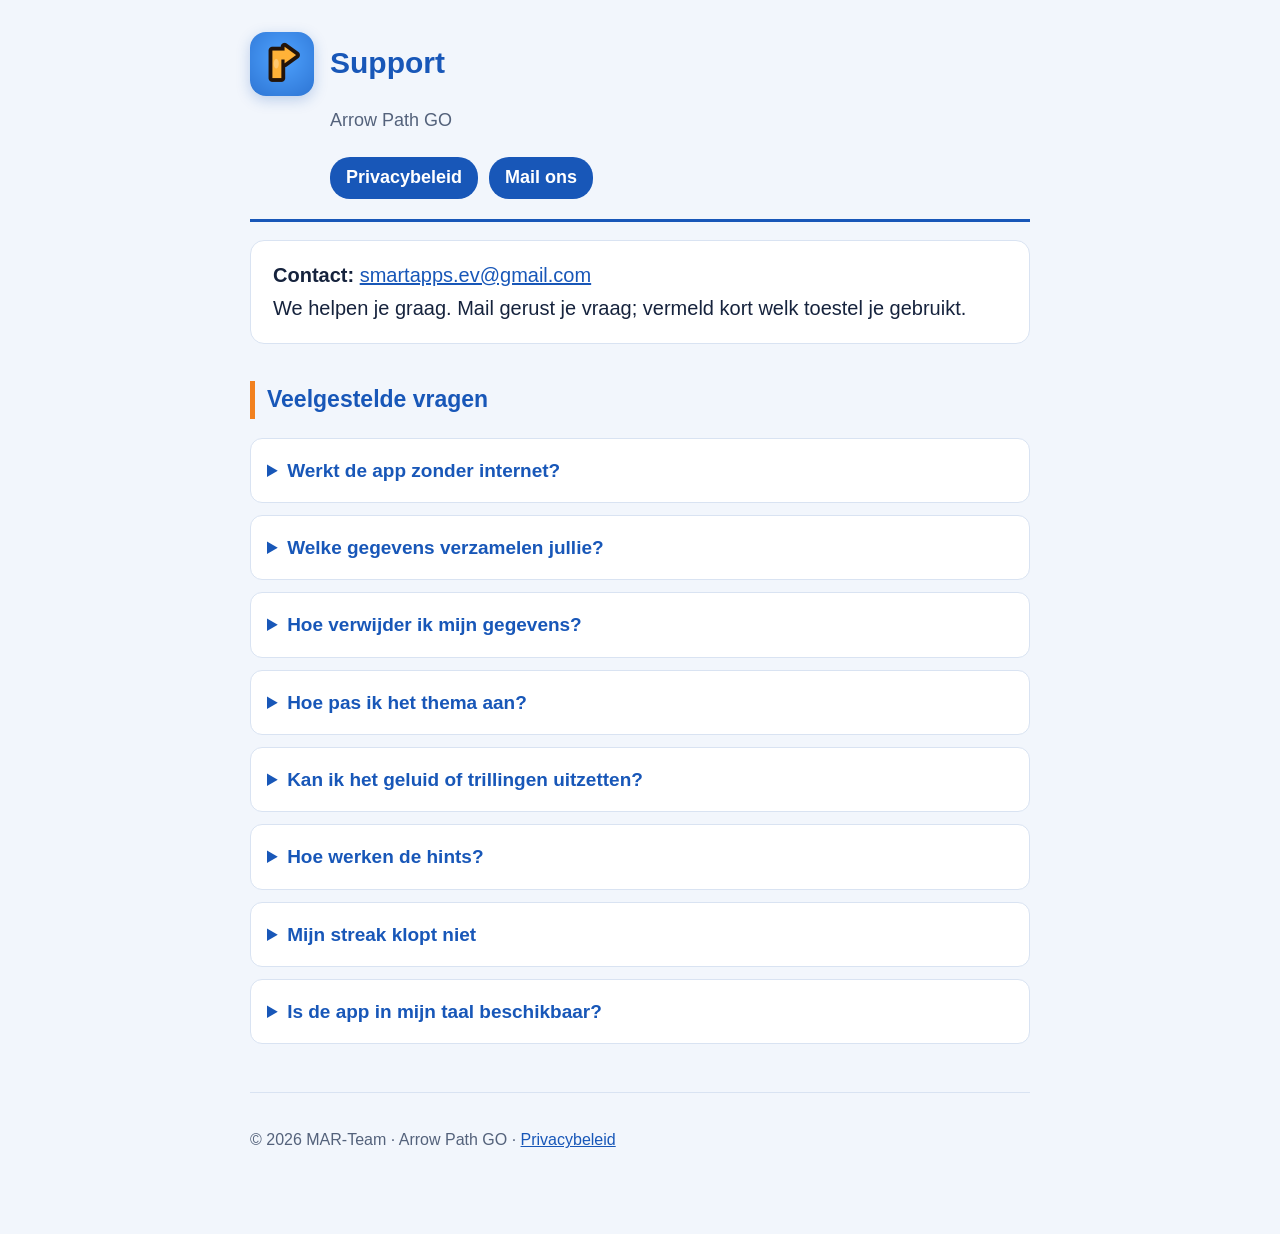
==== support/index.html @ 366313f2 "Add privacy policy and support page for Arrow Path GO" ====
<!DOCTYPE html>
<html lang="nl">
<head>
<meta charset="utf-8">
<meta name="viewport" content="width=device-width, initial-scale=1">
<title>Support — Arrow Path GO</title>
<style>
  :root{
    --bg:#F2F6FC; --surface:#FFFFFF; --primary:#1857B8; --accent:#F2811F;
    --text:#16233D; --muted:#54627B; --line:#D9E3F2;
  }
  *{box-sizing:border-box}
  body{margin:0;background:var(--bg);color:var(--text);
    font-family:-apple-system,BlinkMacSystemFont,"Segoe UI",Roboto,Helvetica,Arial,sans-serif;
    line-height:1.65;font-size:18px}
  .wrap{max-width:820px;margin:0 auto;padding:32px 20px 64px}
  header{border-bottom:3px solid var(--primary);padding-bottom:16px;margin-bottom:8px;display:flex;gap:16px;align-items:flex-start}
  .logo{width:64px;height:64px;border-radius:16px;box-shadow:0 4px 14px rgba(24,87,184,.25);flex-shrink:0}
  h1{color:var(--primary);font-size:30px;margin:.2em 0}
  h2{color:var(--primary);font-size:23px;margin-top:1.6em;border-left:5px solid var(--accent);padding-left:12px}
  a{color:var(--primary)}
  .card{background:var(--surface);border:1px solid var(--line);border-radius:14px;padding:18px 22px;margin:18px 0}
  .muted{color:var(--muted)}
  .lang{display:inline-block;background:var(--primary);color:#fff;border-radius:20px;
    padding:6px 16px;text-decoration:none;font-weight:600;margin:4px 6px 4px 0}
  details{background:var(--surface);border:1px solid var(--line);border-radius:12px;padding:6px 16px;margin:12px 0}
  summary{font-weight:600;cursor:pointer;padding:10px 0;font-size:19px;color:var(--primary)}
  .big{font-size:20px}
  footer{margin-top:48px;border-top:1px solid var(--line);padding-top:18px;color:var(--muted);font-size:16px}
</style>
</head>
<body>
<div class="wrap">
  <header>
    <img class="logo" src="../logo.png" alt="Arrow Path GO logo">
    <div>
      <h1>Support</h1>
      <p class="muted">Arrow Path GO</p>
      <a class="lang" href="../">Privacybeleid</a>
      <a class="lang" href="mailto:smartapps.ev@gmail.com">Mail ons</a>
    </div>
  </header>

  <div class="card big">
    <strong>Contact:</strong> <a href="mailto:smartapps.ev@gmail.com">smartapps.ev@gmail.com</a><br>
    We helpen je graag. Mail gerust je vraag; vermeld kort welk toestel je gebruikt.
  </div>

  <h2>Veelgestelde vragen</h2>

  <details><summary>Werkt de app zonder internet?</summary>
    <p>Ja. Alle levels staan in de app en je kunt volledig offline spelen.</p>
  </details>

  <details><summary>Welke gegevens verzamelen jullie?</summary>
    <p>Wij verzamelen zelf geen persoonsgegevens en hebben geen eigen server. Je levelvoortgang, sterren,
    streak en instellingen blijven lokaal op je toestel. Zie het <a href="../">privacybeleid</a> voor
    details.</p>
  </details>

  <details><summary>Hoe verwijder ik mijn gegevens?</summary>
    <p>Er is op dit moment geen aparte "gegevens wissen"-knop in de app. Verwijder de app om alle lokaal
    opgeslagen voortgang en instellingen van je toestel te wissen.</p>
  </details>

  <details><summary>Hoe pas ik het thema aan?</summary>
    <p>Ga naar <em>Instellingen → Thema</em> en kies systeem, licht of donker.</p>
  </details>

  <details><summary>Kan ik het geluid of trillingen uitzetten?</summary>
    <p>Ja, bij <em>Instellingen</em> vind je aparte schakelaars voor geluid en trilling (haptics).</p>
  </details>

  <details><summary>Hoe werken de hints?</summary>
    <p>Elk level kun je een hint gebruiken die een pijl aanwijst die je kunt verwijderen. Je hebt een
    beperkt aantal hints; ben je door je hints heen, dan verschijnt daarvan een melding in het spel.</p>
  </details>

  <details><summary>Mijn streak klopt niet</summary>
    <p>Je streak telt het aantal dagen op rij dat je een level hebt afgerond. Sla je een dag over, dan
    begint de streak opnieuw. Speel je vandaag of gisteren, dan loopt hij door.</p>
  </details>

  <details><summary>Is de app in mijn taal beschikbaar?</summary>
    <p>Arrow Path GO is op dit moment alleen in het Nederlands beschikbaar. Engels en Duits staan gepland
    voor een volgende update.</p>
  </details>

  <footer>
    <p>© 2026 MAR-Team · Arrow Path GO · <a href="../">Privacybeleid</a></p>
  </footer>
</div>
</body>
</html>
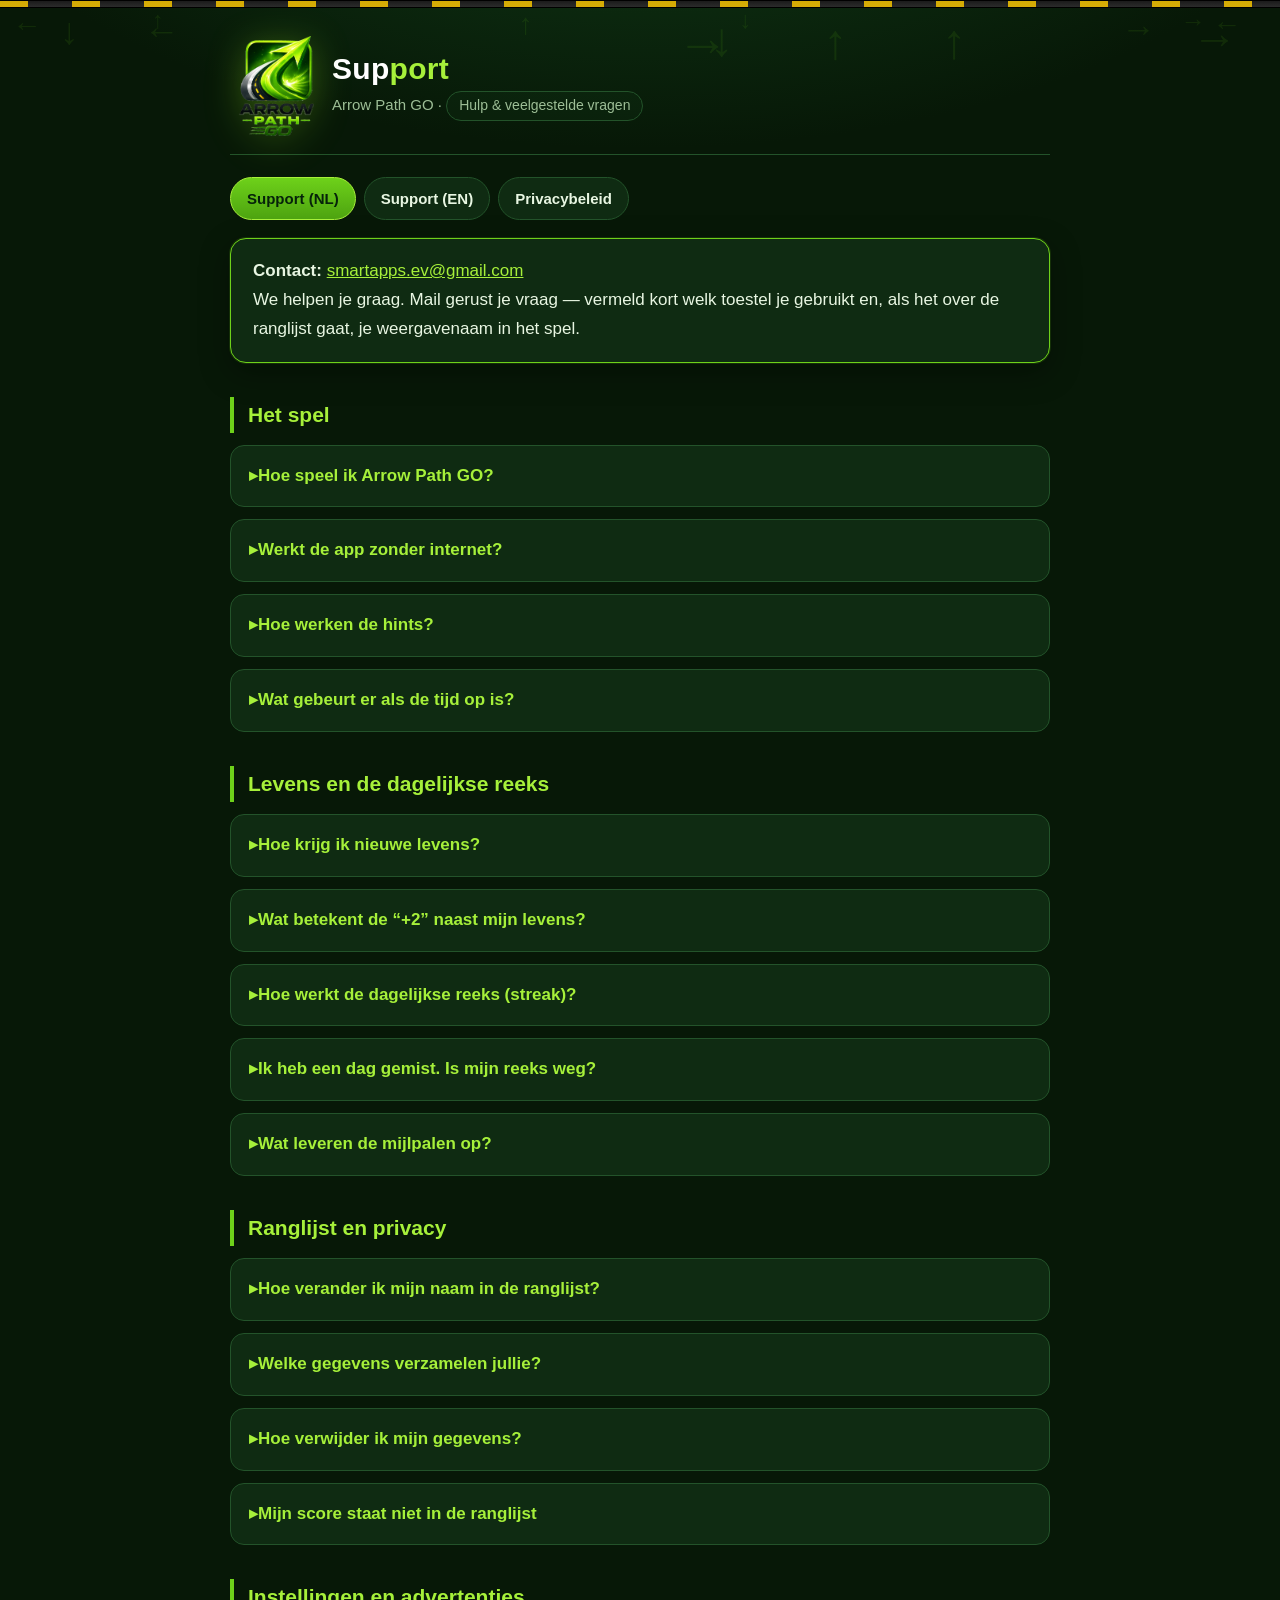
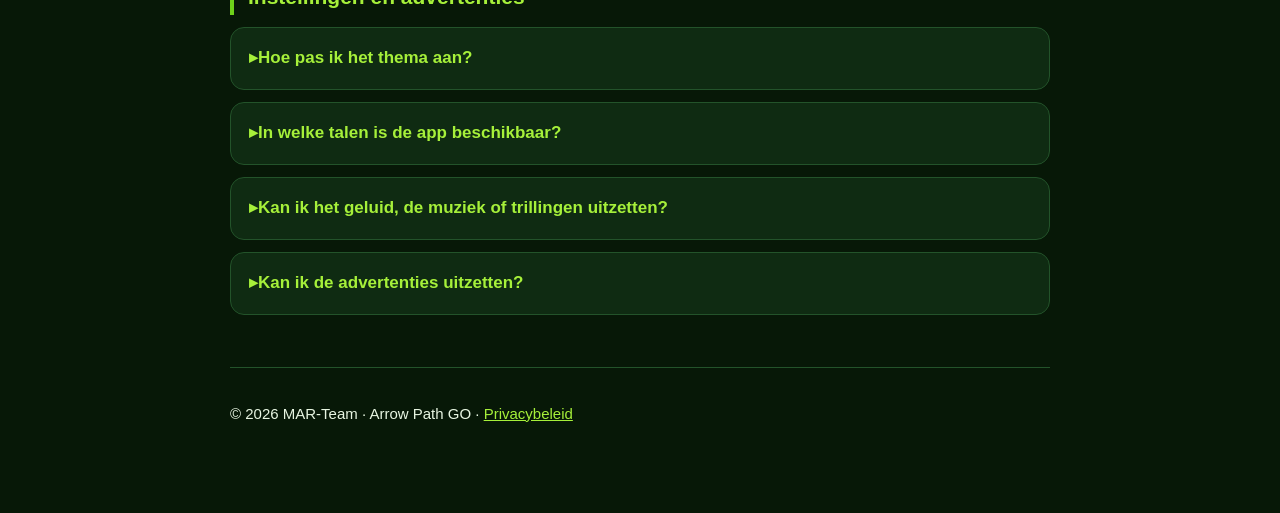
==== commit a56ba314: "Rewrite privacy & support site: correct data disclosure, real branding, multi-page Privacy policy no" ====
--- a/support/index.html
+++ b/support/index.html
@@ -4,91 +4,155 @@
 <meta charset="utf-8">
 <meta name="viewport" content="width=device-width, initial-scale=1">
 <title>Support — Arrow Path GO</title>
-<style>
-  :root{
-    --bg:#F2F6FC; --surface:#FFFFFF; --primary:#1857B8; --accent:#F2811F;
-    --text:#16233D; --muted:#54627B; --line:#D9E3F2;
-  }
-  *{box-sizing:border-box}
-  body{margin:0;background:var(--bg);color:var(--text);
-    font-family:-apple-system,BlinkMacSystemFont,"Segoe UI",Roboto,Helvetica,Arial,sans-serif;
-    line-height:1.65;font-size:18px}
-  .wrap{max-width:820px;margin:0 auto;padding:32px 20px 64px}
-  header{border-bottom:3px solid var(--primary);padding-bottom:16px;margin-bottom:8px;display:flex;gap:16px;align-items:flex-start}
-  .logo{width:64px;height:64px;border-radius:16px;box-shadow:0 4px 14px rgba(24,87,184,.25);flex-shrink:0}
-  h1{color:var(--primary);font-size:30px;margin:.2em 0}
-  h2{color:var(--primary);font-size:23px;margin-top:1.6em;border-left:5px solid var(--accent);padding-left:12px}
-  a{color:var(--primary)}
-  .card{background:var(--surface);border:1px solid var(--line);border-radius:14px;padding:18px 22px;margin:18px 0}
-  .muted{color:var(--muted)}
-  .lang{display:inline-block;background:var(--primary);color:#fff;border-radius:20px;
-    padding:6px 16px;text-decoration:none;font-weight:600;margin:4px 6px 4px 0}
-  details{background:var(--surface);border:1px solid var(--line);border-radius:12px;padding:6px 16px;margin:12px 0}
-  summary{font-weight:600;cursor:pointer;padding:10px 0;font-size:19px;color:var(--primary)}
-  .big{font-size:20px}
-  footer{margin-top:48px;border-top:1px solid var(--line);padding-top:18px;color:var(--muted);font-size:16px}
-</style>
+<meta name="description" content="Hulp bij Arrow Path GO: veelgestelde vragen over levens, de dagelijkse reeks, de ranglijst, advertenties en instellingen.">
+<link rel="icon" href="../assets/icon.png">
+<link rel="stylesheet" href="../assets/style.css">
 </head>
 <body>
+<div class="arrows" aria-hidden="true"></div>
+<div class="road" aria-hidden="true"></div>
+
 <div class="wrap">
-  <header>
-    <img class="logo" src="../logo.png" alt="Arrow Path GO logo">
+  <header class="site">
+    <img src="../assets/logo.png" alt="Arrow Path GO">
     <div>
-      <h1>Support</h1>
-      <p class="muted">Arrow Path GO</p>
-      <a class="lang" href="../">Privacybeleid</a>
-      <a class="lang" href="mailto:smartapps.ev@gmail.com">Mail ons</a>
+      <h1>Sup<span class="accent">port</span></h1>
+      <p class="tagline">Arrow Path GO &middot; <span class="pill">Hulp &amp; veelgestelde vragen</span></p>
     </div>
   </header>
 
-  <div class="card big">
-    <strong>Contact:</strong> <a href="mailto:smartapps.ev@gmail.com">smartapps.ev@gmail.com</a><br>
-    We helpen je graag. Mail gerust je vraag; vermeld kort welk toestel je gebruikt.
-  </div>
+  <nav class="tabs">
+    <a href="./" aria-current="page">Support (NL)</a>
+    <a href="en/">Support (EN)</a>
+    <a href="../">Privacybeleid</a>
+  </nav>
 
-  <h2>Veelgestelde vragen</h2>
+  <section class="reveal">
+    <div class="card highlight">
+      <strong>Contact:</strong> <a href="mailto:smartapps.ev@gmail.com">smartapps.ev@gmail.com</a><br>
+      We helpen je graag. Mail gerust je vraag &mdash; vermeld kort welk toestel je gebruikt en, als het over de
+      ranglijst gaat, je weergavenaam in het spel.
+    </div>
+  </section>
 
-  <details><summary>Werkt de app zonder internet?</summary>
-    <p>Ja. Alle levels staan in de app en je kunt volledig offline spelen.</p>
-  </details>
+  <section class="reveal">
+    <h2>Het spel</h2>
 
-  <details><summary>Welke gegevens verzamelen jullie?</summary>
-    <p>Wij verzamelen zelf geen persoonsgegevens en hebben geen eigen server. Je levelvoortgang, sterren,
-    streak en instellingen blijven lokaal op je toestel. Zie het <a href="../">privacybeleid</a> voor
-    details.</p>
-  </details>
+    <details><summary>Hoe speel ik Arrow Path GO?</summary>
+      <p>Tik een pijl aan om hem van het bord te laten rijden. Dat lukt alleen als de baan vóór die pijl helemaal
+      vrij is tot buiten het raster. Zit er nog een andere pijl in de weg, dan kost de tik je een leven. Maak het
+      bord leeg om het level te voltooien.</p>
+    </details>
 
-  <details><summary>Hoe verwijder ik mijn gegevens?</summary>
-    <p>Er is op dit moment geen aparte "gegevens wissen"-knop in de app. Verwijder de app om alle lokaal
-    opgeslagen voortgang en instellingen van je toestel te wissen.</p>
-  </details>
+    <details><summary>Werkt de app zonder internet?</summary>
+      <p>Ja. Alle levels staan in de app en je kunt volledig offline spelen. Alleen de online ranglijst heeft
+      internet nodig: speel je offline, dan bewaart de app je resultaat en verstuurt het zodra je weer verbinding
+      hebt.</p>
+    </details>
 
-  <details><summary>Hoe pas ik het thema aan?</summary>
-    <p>Ga naar <em>Instellingen → Thema</em> en kies systeem, licht of donker.</p>
-  </details>
+    <details><summary>Hoe werken de hints?</summary>
+      <p>Een hint wijst een pijl aan die je op dat moment veilig kunt wegspelen. Je hebt een beperkt aantal hints;
+      zijn ze op, dan kun je er via een beloningsvideo een extra verdienen.</p>
+    </details>
 
-  <details><summary>Kan ik het geluid of trillingen uitzetten?</summary>
-    <p>Ja, bij <em>Instellingen</em> vind je aparte schakelaars voor geluid en trilling (haptics).</p>
-  </details>
+    <details><summary>Wat gebeurt er als de tijd op is?</summary>
+      <p>Bij levels met een tijdslimiet krijg je één keer per level de kans om via een beloningsvideo extra tijd te
+      krijgen. De klok begint daarna pas te lopen zodra je weer een pijl aantikt &mdash; net als bij de start van een
+      level.</p>
+    </details>
+  </section>
 
-  <details><summary>Hoe werken de hints?</summary>
-    <p>Elk level kun je een hint gebruiken die een pijl aanwijst die je kunt verwijderen. Je hebt een
-    beperkt aantal hints; ben je door je hints heen, dan verschijnt daarvan een melding in het spel.</p>
-  </details>
+  <section class="reveal">
+    <h2>Levens en de dagelijkse reeks</h2>
 
-  <details><summary>Mijn streak klopt niet</summary>
-    <p>Je streak telt het aantal dagen op rij dat je een level hebt afgerond. Sla je een dag over, dan
-    begint de streak opnieuw. Speel je vandaag of gisteren, dan loopt hij door.</p>
-  </details>
+    <details><summary>Hoe krijg ik nieuwe levens?</summary>
+      <p>Op drie manieren:</p>
+      <ul>
+        <li><strong>Dagelijks inchecken:</strong> open je de app op een nieuwe dag, dan worden je levens aangevuld
+        tot 3. Had je er al 3, dan krijg je een <strong>bonusleven</strong> erbij.</li>
+        <li><strong>Naar het volgende level:</strong> je krijgt er één terug, tot maximaal 3.</li>
+        <li><strong>Beloningsvideo:</strong> ben je al je levens kwijt, dan vult een video je voorraad weer
+        helemaal aan.</li>
+      </ul>
+    </details>
 
-  <details><summary>Is de app in mijn taal beschikbaar?</summary>
-    <p>Arrow Path GO is op dit moment alleen in het Nederlands beschikbaar. Engels en Duits staan gepland
-    voor een volgende update.</p>
-  </details>
+    <details><summary>Wat betekent de &ldquo;+2&rdquo; naast mijn levens?</summary>
+      <p>Dat zijn je bonuslevens: extra levens die je bovenop de standaard 3 hebt opgespaard door elke dag in te
+      checken. Je kunt er standaard maximaal 5 sparen (dus 8 levens in totaal). Haal je een mijlpaal in je
+      dagelijkse reeks, dan gaat dat maximum omhoog.</p>
+    </details>
 
-  <footer>
-    <p>© 2026 MAR-Team · Arrow Path GO · <a href="../">Privacybeleid</a></p>
+    <details><summary>Hoe werkt de dagelijkse reeks (streak)?</summary>
+      <p>Je reeks telt het aantal dagen op rij dat je de app hebt geopend. Sla je een dag over, dan begint de
+      teller opnieuw &mdash; je opgespaarde bonuslevens houd je wel gewoon.</p>
+    </details>
+
+    <details><summary>Ik heb een dag gemist. Is mijn reeks weg?</summary>
+      <p>Niet meteen: je hebt <strong>één gratis streak-freeze per maand</strong>. Mis je precies één dag en heb je
+      je freeze die maand nog niet gebruikt, dan wordt je reeks automatisch beschermd en loopt hij gewoon door.</p>
+    </details>
+
+    <details><summary>Wat leveren de mijlpalen op?</summary>
+      <p>Bij 7, 30 en 100 dagen op rij verdien je een badge én gaat het maximum aantal bonuslevens dat je kunt
+      sparen permanent omhoog.</p>
+    </details>
+  </section>
+
+  <section class="reveal">
+    <h2>Ranglijst en privacy</h2>
+
+    <details><summary>Hoe verander ik mijn naam in de ranglijst?</summary>
+      <p>Ga naar <em>Instellingen</em> en pas je weergavenaam aan (3 tot 20 tekens: letters, cijfers, spaties,
+      streepjes en underscores). Die naam is zichtbaar voor andere spelers, dus gebruik liever niet je echte naam.</p>
+    </details>
+
+    <details><summary>Welke gegevens verzamelen jullie?</summary>
+      <p>Je voortgang, levens, streak en instellingen blijven op je toestel. Voor de online ranglijst gebruiken we
+      een anoniem account (een willekeurig ID, zonder e-mailadres of wachtwoord) en slaan we per uitgespeeld level
+      je weergavenaam en je resultaat op. Alle details staan in het <a href="../">privacybeleid</a>.</p>
+    </details>
+
+    <details><summary>Hoe verwijder ik mijn gegevens?</summary>
+      <p>Je lokale gegevens (voortgang, levens, instellingen) wis je door de app te verwijderen. Wil je ook je
+      ranglijst-resultaten laten verwijderen, mail dan <a href="mailto:smartapps.ev@gmail.com">smartapps.ev@gmail.com</a>
+      met je weergavenaam erbij.</p>
+    </details>
+
+    <details><summary>Mijn score staat niet in de ranglijst</summary>
+      <p>Controleer je internetverbinding: zonder verbinding wordt je resultaat bewaard en later automatisch
+      verstuurd. Alleen je persoonlijke record per level komt in de ranglijst, dus een score die lager is dan je
+      eigen beste resultaat vervangt die niet.</p>
+    </details>
+  </section>
+
+  <section class="reveal">
+    <h2>Instellingen en advertenties</h2>
+
+    <details><summary>Hoe pas ik het thema aan?</summary>
+      <p>Ga naar <em>Instellingen &rarr; Thema</em> en kies licht, donker of &ldquo;systeem&rdquo;. Nieuwe
+      installaties starten in het lichte thema.</p>
+    </details>
+
+    <details><summary>In welke talen is de app beschikbaar?</summary>
+      <p>De app-interface is beschikbaar in het Nederlands, Engels en Duits. Je kiest de taal bij
+      <em>Instellingen</em>.</p>
+    </details>
+
+    <details><summary>Kan ik het geluid, de muziek of trillingen uitzetten?</summary>
+      <p>Ja, bij <em>Instellingen</em> vind je aparte schakelaars voor geluidseffecten, achtergrondmuziek en
+      trilling (haptics).</p>
+    </details>
+
+    <details><summary>Kan ik de advertenties uitzetten?</summary>
+      <p>De advertenties houden de app gratis en zijn niet uit te schakelen. Beloningsvideo's zijn altijd
+      vrijwillig: je kiest zelf of je er één bekijkt voor een hint, een extra leven of extra tijd.</p>
+    </details>
+  </section>
+
+  <footer class="site">
+    <p>&copy; 2026 MAR-Team &middot; Arrow Path GO &middot; <a href="../">Privacybeleid</a></p>
   </footer>
 </div>
+<script src="../assets/site.js"></script>
 </body>
 </html>
--- a/assets/style.css
+++ b/assets/style.css
@@ -0,0 +1,233 @@
+/* Arrow Path GO — huisstijl afgeleid van het app-icoon: donkergroene nacht,
+   fel groen pijl-accent, asfaltgrijs en gele wegmarkering. */
+:root {
+  --bg: #071807;
+  --bg-deep: #04120400;
+  --surface: #0F2B12;
+  --surface-2: #14361743;
+  --line: #23532a;
+  --green: #6ED11A;
+  --green-bright: #A6F03A;
+  --green-glow: rgba(140, 224, 26, 0.35);
+  --yellow: #F5C400;
+  --text: #E8F6E2;
+  --muted: #9DBE96;
+  --radius: 16px;
+}
+
+* { box-sizing: border-box; }
+
+body {
+  margin: 0;
+  background:
+    radial-gradient(1200px 600px at 50% -10%, #12401a 0%, transparent 60%),
+    var(--bg);
+  color: var(--text);
+  font-family: -apple-system, BlinkMacSystemFont, "Segoe UI", Roboto, Helvetica, Arial, sans-serif;
+  line-height: 1.7;
+  font-size: 17px;
+  overflow-x: hidden;
+}
+
+/* ---------- Bewegende wegstrook: verwijst naar de weg in het logo ---------- */
+.road {
+  position: relative;
+  height: 8px;
+  background: linear-gradient(180deg, #1b1b1b, #2b2b2b);
+  overflow: hidden;
+  border-top: 1px solid #000;
+  border-bottom: 1px solid #000;
+}
+.road::after {
+  content: "";
+  position: absolute;
+  inset: 0;
+  background: repeating-linear-gradient(
+    90deg,
+    var(--yellow) 0 28px,
+    transparent 28px 72px
+  );
+  opacity: 0.85;
+  animation: road-move 1.6s linear infinite;
+}
+@keyframes road-move {
+  from { transform: translateX(0); }
+  to   { transform: translateX(-72px); }
+}
+
+/* ---------- Zwevende pijlen op de achtergrond ---------- */
+.arrows {
+  position: fixed;
+  inset: 0;
+  pointer-events: none;
+  z-index: 0;
+  overflow: hidden;
+}
+.arrows span {
+  position: absolute;
+  color: var(--green);
+  opacity: 0.10;
+  font-size: 42px;
+  animation: drift linear infinite;
+}
+@keyframes drift {
+  from { transform: translateY(105vh) rotate(0deg); }
+  to   { transform: translateY(-20vh) rotate(24deg); }
+}
+
+.wrap {
+  position: relative;
+  z-index: 1;
+  max-width: 860px;
+  margin: 0 auto;
+  padding: 28px 20px 72px;
+}
+
+/* ---------- Header ---------- */
+header.site {
+  display: flex;
+  gap: 18px;
+  align-items: center;
+  padding-bottom: 18px;
+  border-bottom: 1px solid var(--line);
+}
+header.site img {
+  width: 84px;
+  height: auto;
+  flex-shrink: 0;
+  filter: drop-shadow(0 6px 18px var(--green-glow));
+  animation: bob 3.4s ease-in-out infinite;
+}
+@keyframes bob {
+  0%, 100% { transform: translateY(0); }
+  50%      { transform: translateY(-7px); }
+}
+h1 {
+  margin: 0 0 4px;
+  font-size: 30px;
+  line-height: 1.2;
+  color: #fff;
+  letter-spacing: 0.3px;
+}
+h1 .accent { color: var(--green-bright); }
+
+.tagline { color: var(--muted); margin: 0; font-size: 15px; }
+
+/* ---------- Navigatie ---------- */
+nav.tabs {
+  display: flex;
+  flex-wrap: wrap;
+  gap: 8px;
+  margin: 22px 0 8px;
+}
+nav.tabs a {
+  display: inline-block;
+  padding: 8px 16px;
+  border-radius: 999px;
+  text-decoration: none;
+  font-weight: 600;
+  font-size: 15px;
+  color: var(--text);
+  border: 1px solid var(--line);
+  background: var(--surface);
+  transition: transform 0.15s ease, border-color 0.15s ease, color 0.15s ease;
+}
+nav.tabs a:hover { transform: translateY(-2px); border-color: var(--green); color: var(--green-bright); }
+nav.tabs a[aria-current="page"] {
+  background: linear-gradient(180deg, var(--green), #4da310);
+  border-color: var(--green-bright);
+  color: #06230a;
+}
+
+/* ---------- Inhoud ---------- */
+h2 {
+  font-size: 21px;
+  margin: 34px 0 10px;
+  color: var(--green-bright);
+  padding-left: 14px;
+  border-left: 4px solid var(--green);
+}
+a { color: var(--green-bright); }
+p, li { color: var(--text); }
+ul { padding-left: 22px; }
+li { margin: 0.35em 0; }
+
+.card {
+  background: var(--surface);
+  border: 1px solid var(--line);
+  border-radius: var(--radius);
+  padding: 18px 22px;
+  margin: 18px 0;
+}
+.card.highlight { border-color: var(--green); box-shadow: 0 0 0 1px rgba(110,209,26,0.15), 0 10px 30px rgba(0,0,0,0.35); }
+
+.pill {
+  display: inline-block;
+  background: var(--surface-2);
+  border: 1px solid var(--line);
+  border-radius: 999px;
+  padding: 2px 12px;
+  font-size: 14px;
+  color: var(--muted);
+}
+
+table.data {
+  width: 100%;
+  border-collapse: collapse;
+  margin: 14px 0;
+  font-size: 15px;
+}
+table.data th, table.data td {
+  text-align: left;
+  padding: 10px 12px;
+  border-bottom: 1px solid var(--line);
+  vertical-align: top;
+}
+table.data th { color: var(--green-bright); font-weight: 700; }
+.table-scroll { overflow-x: auto; }
+
+details {
+  background: var(--surface);
+  border: 1px solid var(--line);
+  border-radius: 14px;
+  padding: 4px 18px;
+  margin: 12px 0;
+}
+summary {
+  cursor: pointer;
+  font-weight: 600;
+  font-size: 17px;
+  padding: 12px 0;
+  color: var(--green-bright);
+  list-style: none;
+}
+summary::-webkit-details-marker { display: none; }
+summary::before { content: "▸ "; display: inline-block; transition: transform 0.2s ease; }
+details[open] summary::before { transform: rotate(90deg); }
+
+footer.site {
+  margin-top: 52px;
+  padding-top: 18px;
+  border-top: 1px solid var(--line);
+  color: var(--muted);
+  font-size: 15px;
+}
+
+/* ---------- Scroll-reveal ---------- */
+.reveal {
+  opacity: 0;
+  transform: translateY(16px);
+  transition: opacity 0.5s ease, transform 0.5s ease;
+}
+.reveal.in { opacity: 1; transform: none; }
+
+@media (prefers-reduced-motion: reduce) {
+  *, *::before, *::after { animation: none !important; transition: none !important; }
+  .reveal { opacity: 1; transform: none; }
+}
+
+@media (max-width: 560px) {
+  header.site img { width: 60px; }
+  h1 { font-size: 24px; }
+  body { font-size: 16px; }
+}
